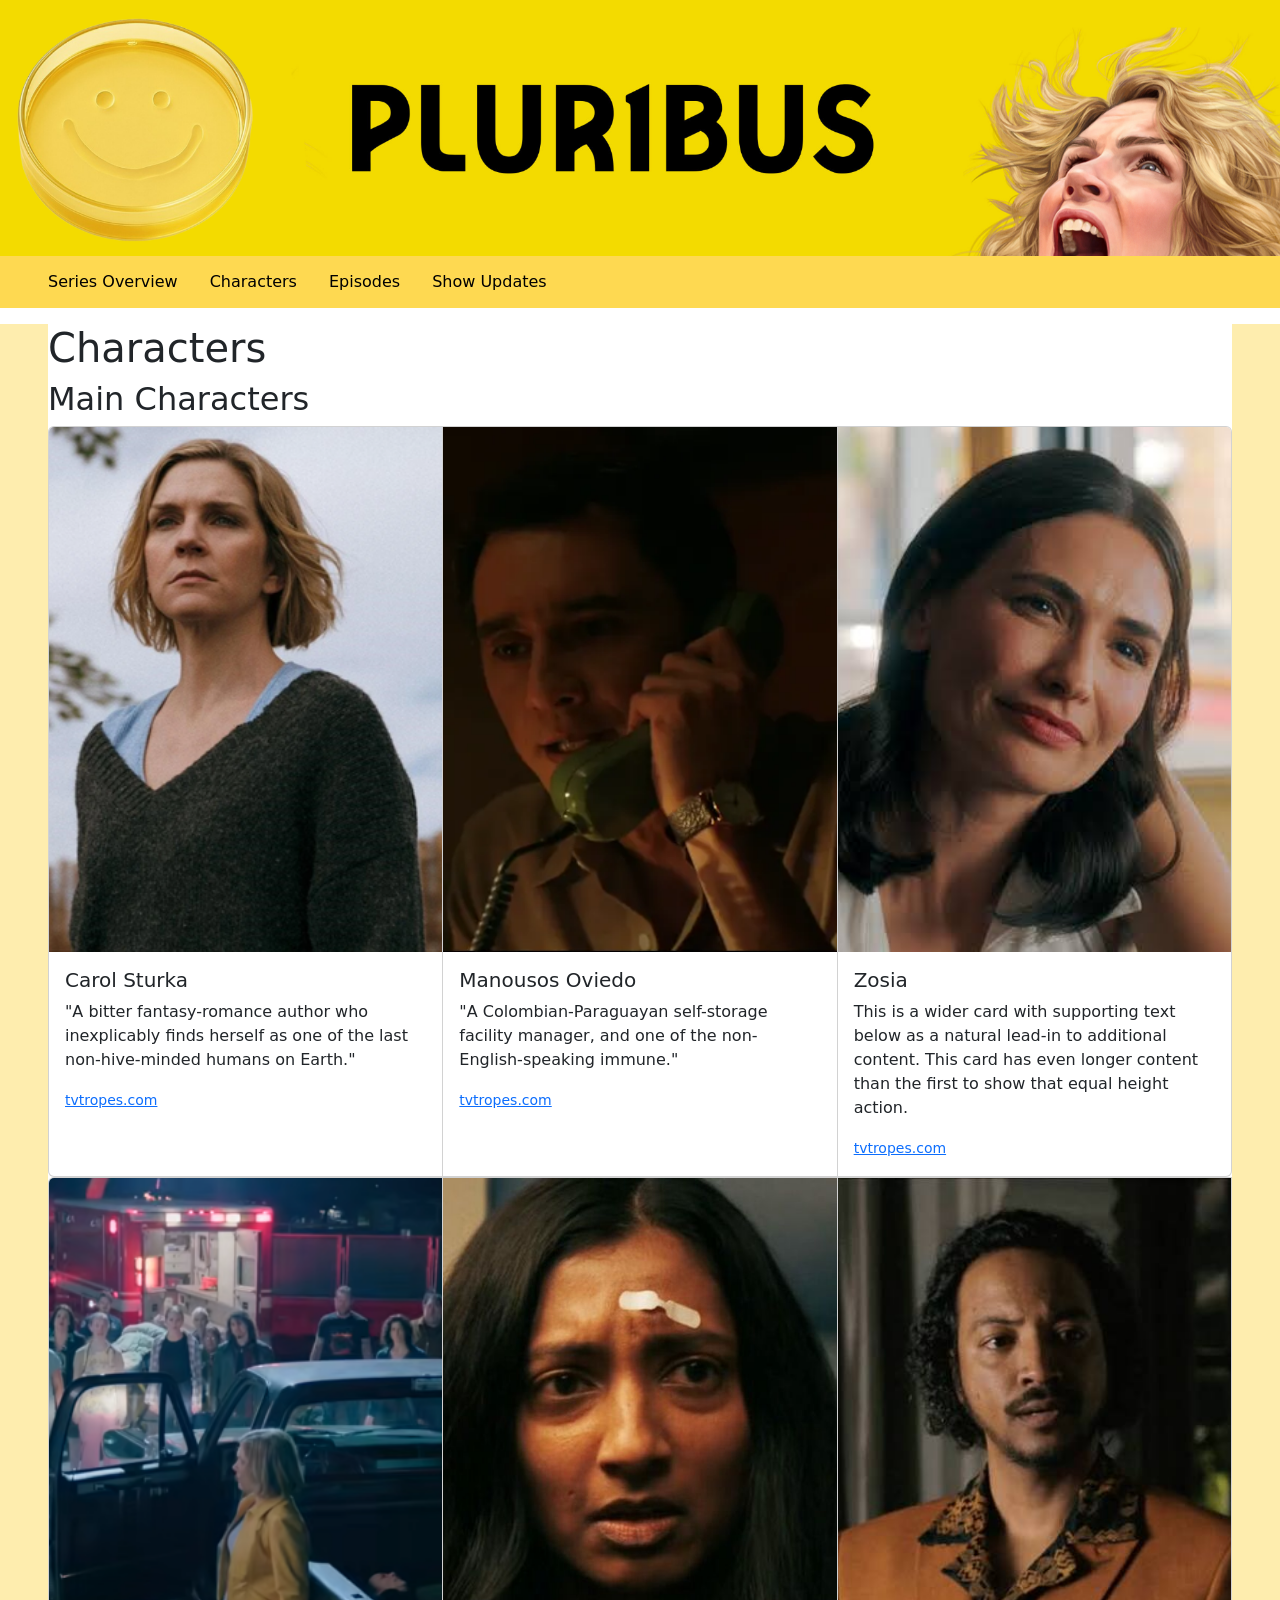
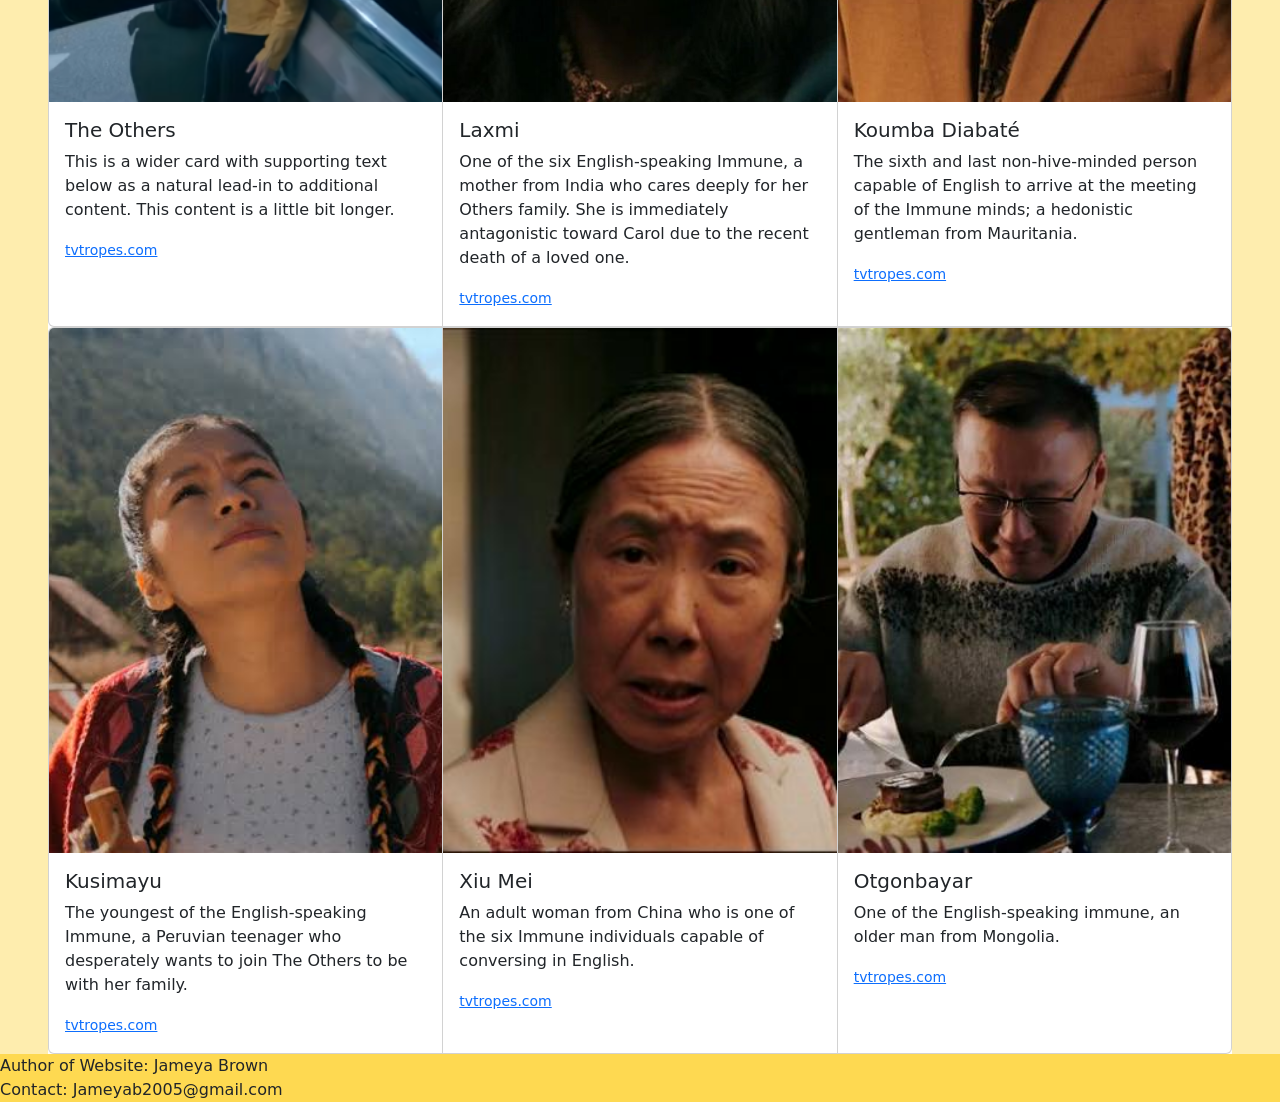
==== characters.html @ ee3c1a86 "Add files via upload" ====
<!DOCTYPE html>
<html lang="en">
<head>
    <meta charset="utf-8">
     <link href="main.css" rel="stylesheet">
      <link href="grid1.css" rel="stylesheet">
      <link href="https://cdn.jsdelivr.net/npm/bootstrap@5.3.8/dist/css/bootstrap.min.css" rel="stylesheet" integrity="sha384-sRIl4kxILFvY47J16cr9ZwB07vP4J8+LH7qKQnuqkuIAvNWLzeN8tE5YBujZqJLB" crossorigin="anonymous">
       <script src="https://cdn.jsdelivr.net/npm/bootstrap@5.3.8/dist/js/bootstrap.bundle.min.js"></script>
       <Title>Pluribus Overview</Title>
</head>
<body>
<img class ="heading_img" src="Plurb.png" alt="Carol in shock">
<nav>
        <ul>
            <li><a href="index.html">Series Overview</a></li>
            <li><a href="characters.html">Characters</a></li>
            <li><a href="episodes.html">Episodes</a></li>
            <li><a href="updates.html" >Show Updates</a></li>
        </ul>
    </nav>
    <div class="website">
           
<h1>Characters</h1>
        <h2>Main Characters</h2>
    <div class="groups">
       <div class="card-group">
  <div class="card">
    <img src="Carol_Sturka.png" class="card-img-top" alt="Carol_Sturka">
    <div class="card-body">
      <h5 class="card-title">Carol Sturka</h5>
      <p class="card-text">"A bitter fantasy-romance author who inexplicably finds herself as one of the last non-hive-minded humans on Earth."</p>
      <p class="card-text"><small class="text-muted"><a href="https://tvtropes.org/pmwiki/pmwiki.php/Characters/Pluribus"> tvtropes.com</a></small></p>
    </div>
  </div>
  <div class="card">
    <img src="Manousos.jpg" class="card-img-top" alt="Oviedo">
    <div class="card-body">
      <h5 class="card-title">Manousos Oviedo</h5>
      <p class="card-text">"A Colombian-Paraguayan self-storage facility manager, and one of the non-English-speaking immune."</p>
      <p class="card-text"><small class="text-muted"><a href="https://tvtropes.org/pmwiki/pmwiki.php/Characters/Pluribus"> tvtropes.com</a></small></p>
    </div>
  </div>
  <div class="card">
    <img src="Zosia.jpg" class="card-img-top" alt="Zosia">
    <div class="card-body">
      <h5 class="card-title">Zosia</h5>
      <p class="card-text">This is a wider card with supporting text below as a natural lead-in to additional content. This card has even longer content than the first to show that equal height action.</p>
      <p class="card-text"><small class="text-muted"><a href="https://tvtropes.org/pmwiki/pmwiki.php/Characters/Pluribus"> tvtropes.com</a></small></p>
    </div>
  </div>
</div>
<div class="card-group">
  <div class="card">
    <img src="Others.png" class="card-img-top" alt="The Others">
    <div class="card-body">
      <h5 class="card-title">The Others</h5>
      <p class="card-text">This is a wider card with supporting text below as a natural lead-in to additional content. This content is a little bit longer.</p>
      <p class="card-text"><small class="text-muted"><a href="https://tvtropes.org/pmwiki/pmwiki.php/Characters/Pluribus"> tvtropes.com</a></small></p>
    </div>
  </div>
  <div class="card">
    <img src="laxmi.jpg" class="card-img-top" alt="Laxmi">
    <div class="card-body">
      <h5 class="card-title">Laxmi</h5>
      <p class="card-text">One of the six English-speaking Immune, a mother from India who cares deeply for her Others family. She is immediately antagonistic toward Carol due to the recent death of a loved one.</p>
      <p class="card-text"><small class="text-muted"><a href="https://tvtropes.org/pmwiki/pmwiki.php/Characters/Pluribus"> tvtropes.com</a></small></p>
    </div>
  </div>
  <div class="card">
    <img src="Koumba.jpg" class="card-img-top" alt="Koumba">
    <div class="card-body">
      <h5 class="card-title">Koumba Diabaté</h5>
      <p class="card-text">The sixth and last non-hive-minded person capable of English to arrive at the meeting of the Immune minds; a hedonistic gentleman from Mauritania.</p>
      <p class="card-text"><small class="text-muted"><a href="https://tvtropes.org/pmwiki/pmwiki.php/Characters/Pluribus"> tvtropes.com</a></small></p>
    </div>
  </div>
  <div class="card-group">
  <div class="card">
    <img src="Kusimayu.jpg" class="card-img-top" alt="Kusimayu">
    <div class="card-body">
      <h5 class="card-title">Kusimayu</h5>
      <p class="card-text">The youngest of the English-speaking Immune, a Peruvian teenager who desperately wants to join The Others to be with her family.</p>
      <p class="card-text"><small class="text-muted"><a href="https://tvtropes.org/pmwiki/pmwiki.php/Characters/Pluribus"> tvtropes.com</a></small></p>
    </div>
  </div>
  <div class="card">
    <img src="Xiu_Mei.jpg" class="card-img-top" alt="Xiu">
    <div class="card-body">
      <h5 class="card-title">Xiu Mei</h5>
      <p class="card-text">An adult woman from China who is one of the six Immune individuals capable of conversing in English.</p>
      <p class="card-text"><small class="text-muted"><a href="https://tvtropes.org/pmwiki/pmwiki.php/Characters/Pluribus"> tvtropes.com</a></small></p>
    </div>
  </div>
  <div class="card">
    <img src="Otogonbayar.jpg" class="card-img-top" alt="Otgonbayar">
    <div class="card-body">
      <h5 class="card-title">Otgonbayar</h5>
      <p class="card-text">One of the English-speaking immune, an older man from Mongolia.</p>
      <p class="card-text"><small class="text-muted"><a href="https://tvtropes.org/pmwiki/pmwiki.php/Characters/Pluribus"> tvtropes.com</a></small></p>
    </div>
  </div>
  </div>
  </div>
  </div>
    
    </div>
    <footer> Author of Website: Jameya Brown <br> Contact: Jameyab2005@gmail.com</footer>
</body>

 
</html>
---- main.css ----
@charset "utf-8";

/*base*/

html {
    background-color: #FEEDAE;
}

body { 
    margin: 0;
    background-color: #EDF7FF;
}


 body > footer::after {
    clear: both;
    content: "";
    display: table;
 }


/* List style */

ul {
    list-style-type: none;
    margin: 0;
    padding: 0;
    overflow: hidden;
    background-color:  #FED951;
}

ul li {
    float: left;
}

ul li a {
     display: block;
     color: black;
     text-align: center;
     padding: 14px 16px;
     text-decoration: none;
}

nav {
    margin:0;
    background-color: #FED951;
}


form {
    border-radius: 5px;
    padding: 20px;
}

label {display: block;} 

input[type=text], select {

    width: 20%;
    padding: 12px;
    margin: 8px 0;
    display: inline-block;
    border: 1px solid;
}

/* Divs */

.page {
    max-width: 1000px;
    margin: 0;
    border-left: 3px transparent #FED951;
    border-right: 3px transparent #FED951;
}

.website {
    border-left: 3em solid #FEEDAE;
    border-right: 3em solid #FEEDAE;
        margin: 0;
    
}



.card-img-top{
    aspect-ratio: 3 / 4;
object-fit: cover;
}

div.gallery-item {
  margin: 5px;
  border: 1px solid #ccc;
  width: 180px;
}

div.gallery-item:hover {
  border: 1px solid #777;
}

div.gallery-item img {
  width: 100%;
  height: auto;
}

div.gallery-item div.desc {
  padding: 15px;
  text-align: center;
}

.accordian-img {
    padding-right: 40px;
}

footer {
    background-color: #FED951;
}

.heading_img {
    max-width:100%;
}

.future {
    align-content: center;
}

.cast{
    max-width: 75%;
    align-items: center;
    padding-left: 300px;
}
---- grid1.css ----
@charset "utf-8";

.ncontainer {
     display: grid;
     grid-template-columns: 2fr;
}

.container {
     display: grid;
     grid-template-columns:1fr 2fr ;
     column-gap: 10px;
}

.header {
     display: grid;
     justify-content: center;
      grid-template-columns: 1fr 1fr;
}





.characters {
    display: grid;
    grid-template-columns: 1fr 1fr 1fr;
     justify-content: center;
     
}

.gallery {
    display: grid;
    grid-template-columns: 1fr 1fr 1fr;
    grid-template-rows: 1fr 1fr 1fr;
     justify-content: center;
     padding: 10px;
}

#accordionFlushExample {
  display: grid;
  grid-template-columns: repeat(2, 1fr);
  gap: 15px; 
}
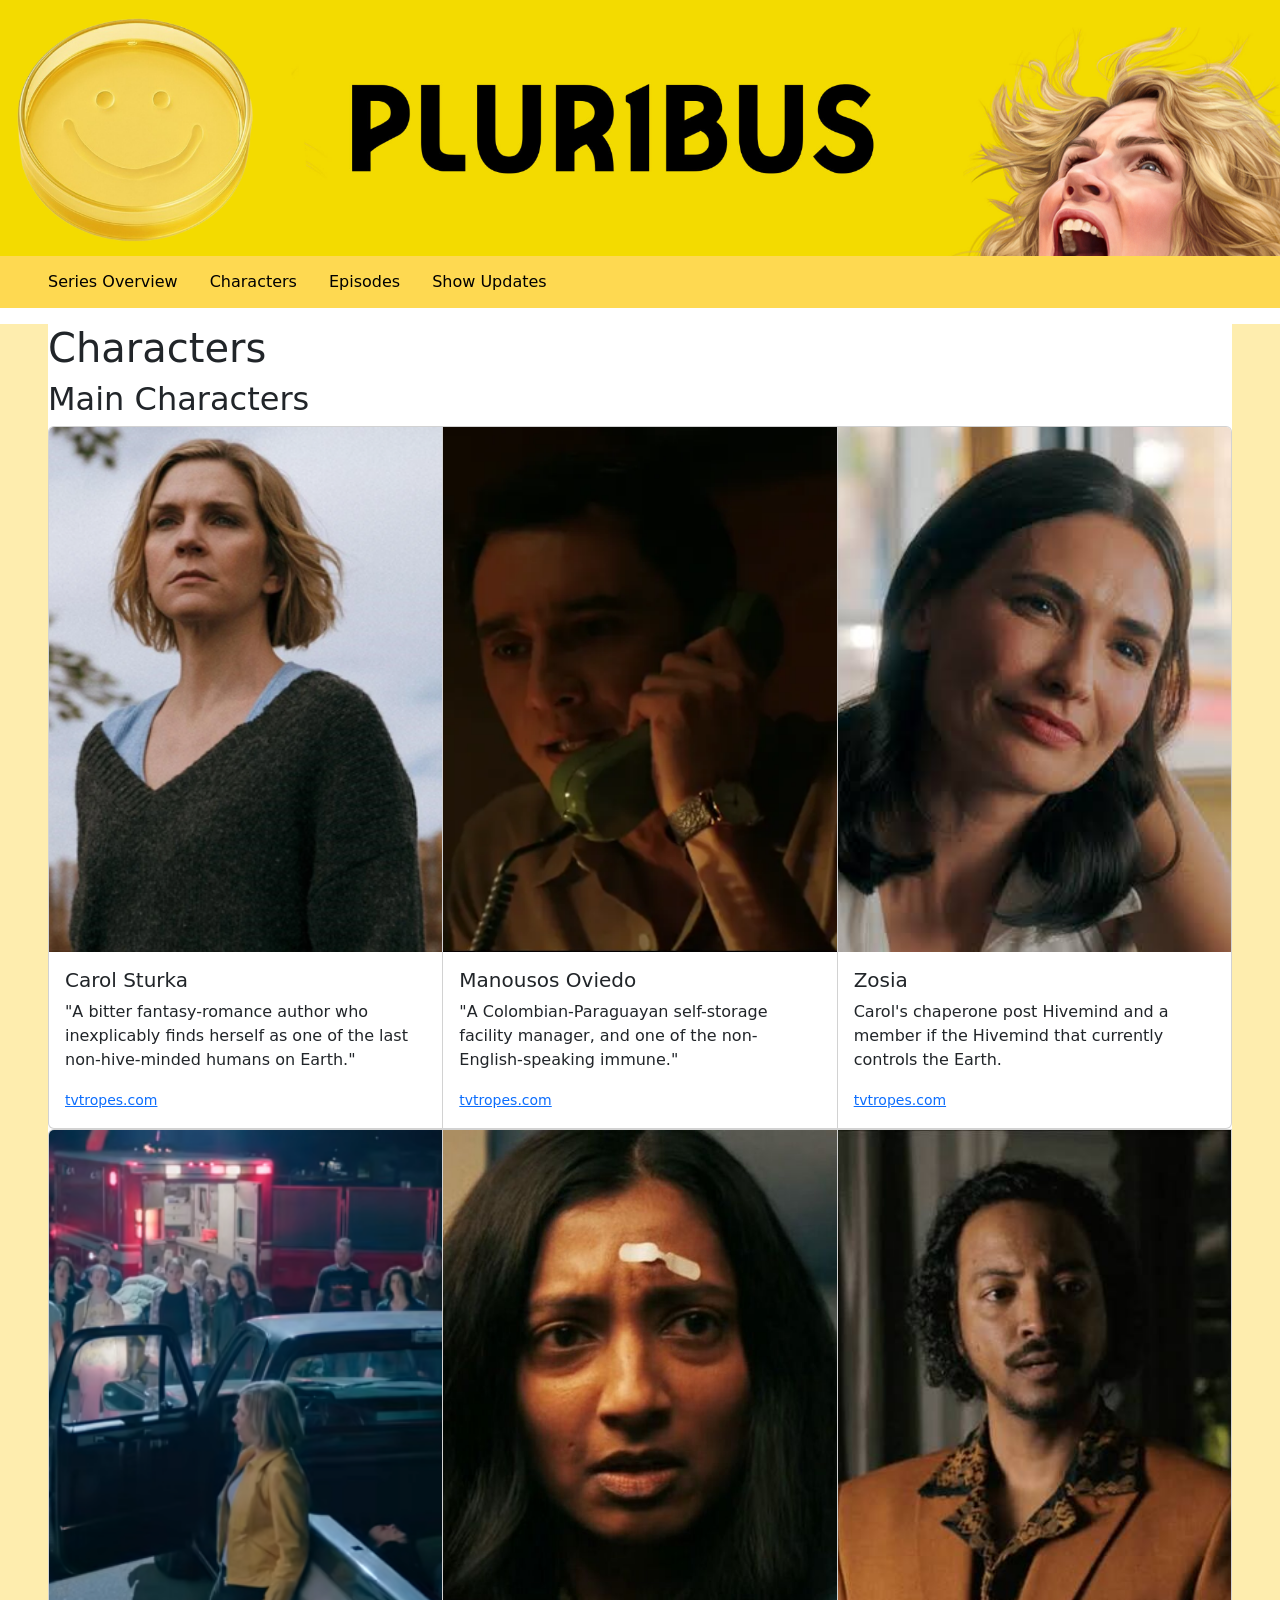
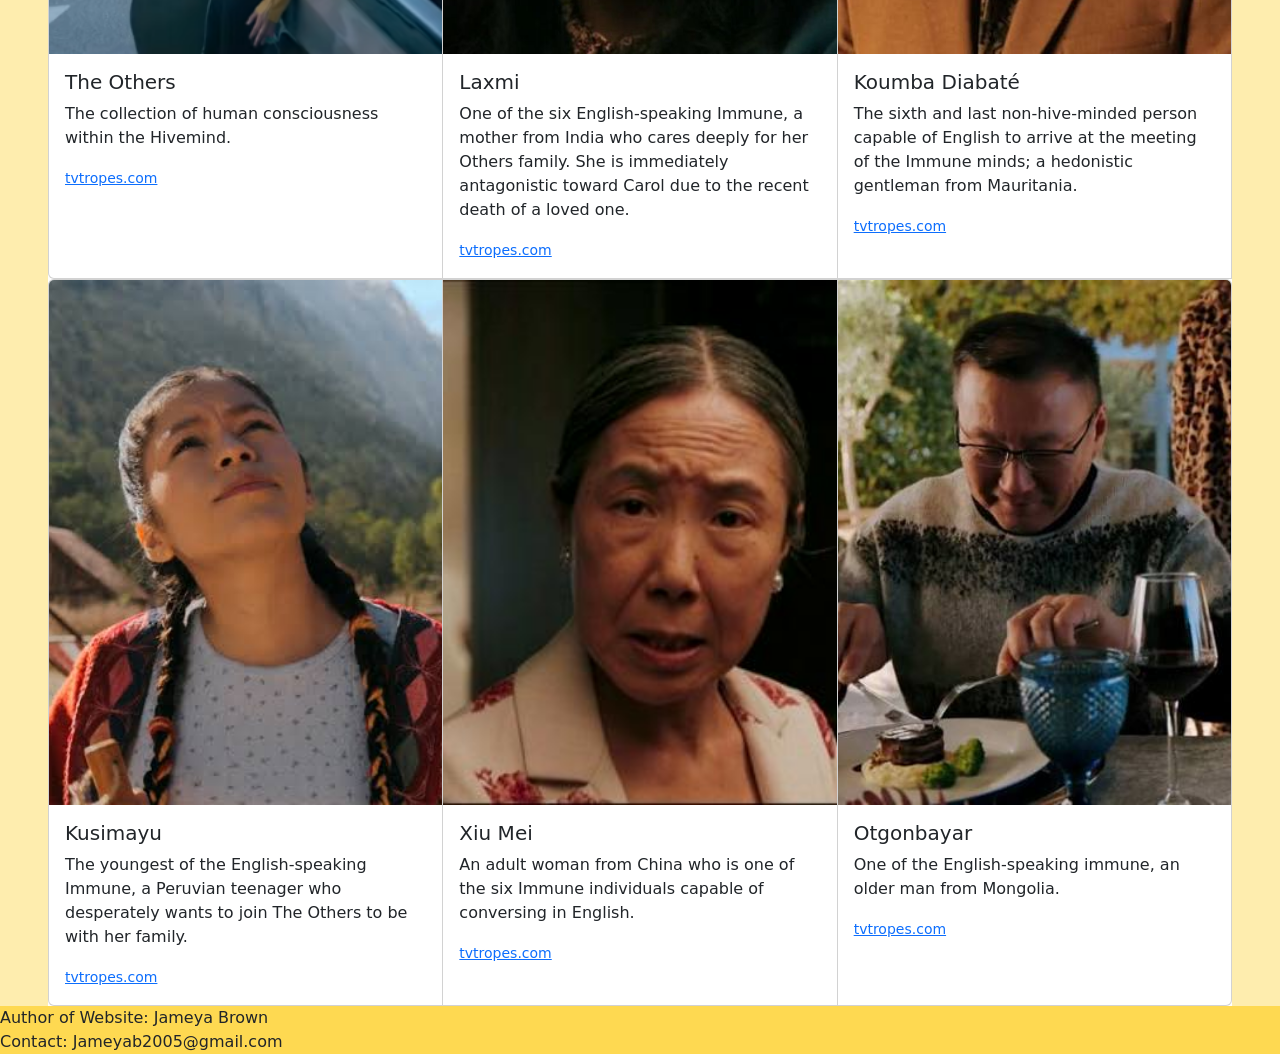
==== commit 11f8fc88: "Add files via upload" ====
--- a/characters.html
+++ b/characters.html
@@ -44,7 +44,7 @@
     <img src="Zosia.jpg" class="card-img-top" alt="Zosia">
     <div class="card-body">
       <h5 class="card-title">Zosia</h5>
-      <p class="card-text">This is a wider card with supporting text below as a natural lead-in to additional content. This card has even longer content than the first to show that equal height action.</p>
+      <p class="card-text">Carol's chaperone post Hivemind and a member if the Hivemind that currently controls the Earth.</p>
       <p class="card-text"><small class="text-muted"><a href="https://tvtropes.org/pmwiki/pmwiki.php/Characters/Pluribus"> tvtropes.com</a></small></p>
     </div>
   </div>
@@ -54,7 +54,7 @@
     <img src="Others.png" class="card-img-top" alt="The Others">
     <div class="card-body">
       <h5 class="card-title">The Others</h5>
-      <p class="card-text">This is a wider card with supporting text below as a natural lead-in to additional content. This content is a little bit longer.</p>
+      <p class="card-text">The collection of human consciousness within the Hivemind.</p>
       <p class="card-text"><small class="text-muted"><a href="https://tvtropes.org/pmwiki/pmwiki.php/Characters/Pluribus"> tvtropes.com</a></small></p>
     </div>
   </div>
